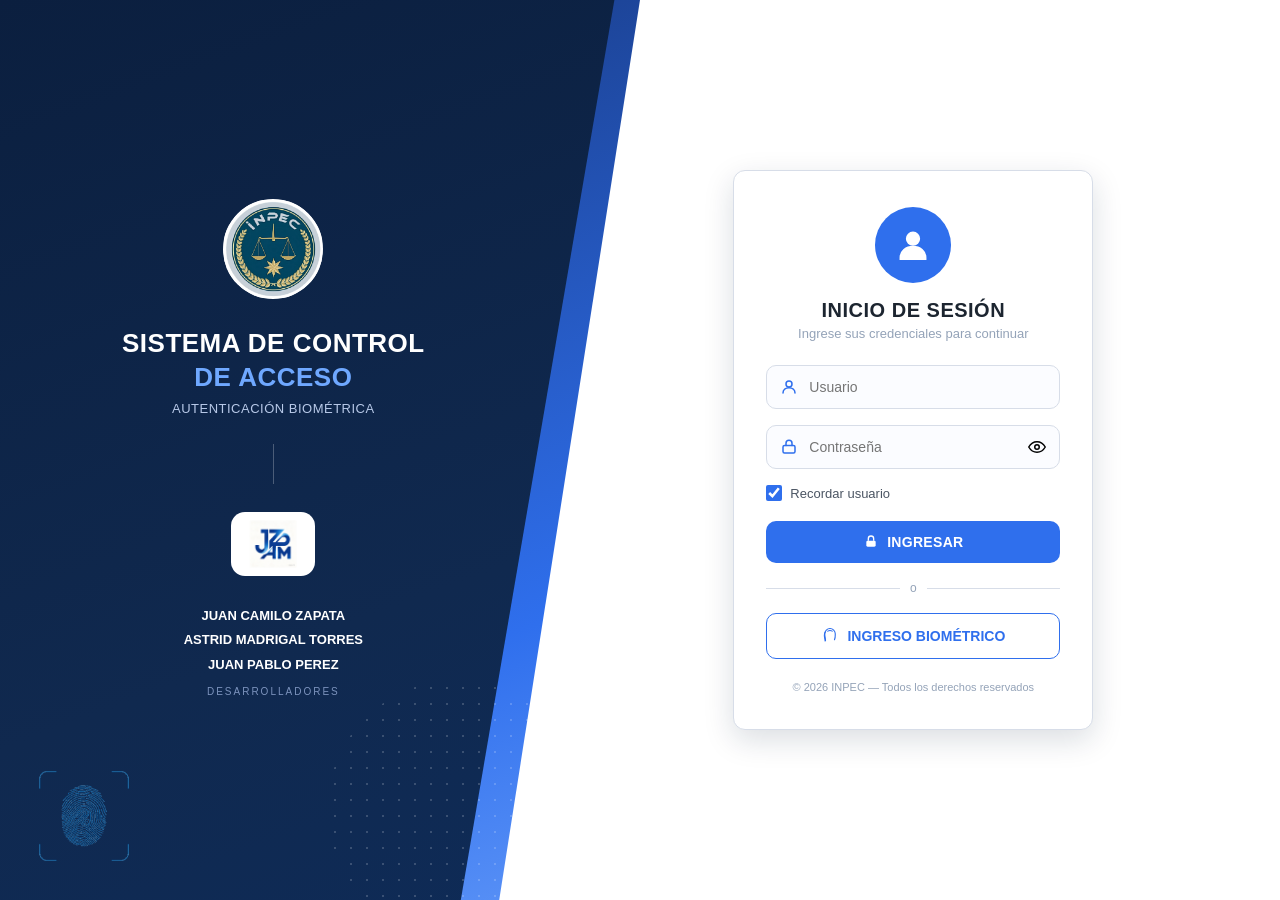
==== index.html @ aa9db5cb "Primera Version de La Interfaz" ====
<!DOCTYPE html>
<html lang="es">
<head>
<meta charset="UTF-8">
<meta name="viewport" content="width=device-width, initial-scale=1.0">
<title>Inicio de sesión | BioAccess</title>
<link rel="stylesheet" href="css/styles.css">
<link rel="stylesheet" href="css/login.css">
</head>
<body>

<div class="login-wrapper">
    <div class="bg-navy"></div>
  <div class="bg-accent"></div>

  <!-- ================= Panel izquierdo: marca ================= -->
  <div class="login-brand">

    <div class="brand-logo">
  <img src="assets/logo-inpec.png" alt="Logo INPEC">
</div>

    <div class="brand-title">
      <h1>SISTEMA DE CONTROL<br><span>DE ACCESO</span></h1>
      <p>AUTENTICACIÓN BIOMÉTRICA</p>
    </div>

    <div class="brand-divider"></div>

    <div class="brand-project">
  <img src="assets/logo-jzpam.jpeg" alt="Logo JZPAM">
</div>

    <div class="brand-devs">
      <strong>JUAN CAMILO ZAPATA</strong>
      <strong>ASTRID MADRIGAL TORRES</strong>
      <strong>JUAN PABLO PEREZ</strong>
      <div class="label">DESARROLLADORES</div>
    </div>

    <div class="brand-fingerprint">
  <img src="assets/logo-huella.png" alt="Huella digital">
 </div>

  </div>

  <!-- ================= Panel derecho: formulario ================= -->
  <div class="login-form-side">
    <div class="login-card">

      <div class="login-card-icon">
        <svg viewBox="0 0 24 24" fill="currentColor">
          <circle cx="12" cy="8" r="4"/>
          <path d="M4 20c0-4.4 3.6-7 8-7s8 2.6 8 7v1H4v-1z"/>
        </svg>
      </div>

      <h2>INICIO DE SESIÓN</h2>
      <p class="subtitle">Ingrese sus credenciales para continuar</p>

      <form action="registro.html" method="get">

        <div class="field">
          <svg class="leading" viewBox="0 0 24 24" fill="none" stroke-width="2" stroke-linecap="round" stroke-linejoin="round">
            <circle cx="12" cy="8" r="4"/>
            <path d="M4 20c0-4.4 3.6-7 8-7s8 2.6 8 7"/>
          </svg>
          <input type="text" placeholder="Usuario" required>
        </div>

        <div class="field">
          <svg class="leading" viewBox="0 0 24 24" fill="none" stroke-width="2" stroke-linecap="round" stroke-linejoin="round">
            <rect x="4" y="10" width="16" height="10" rx="2"/>
            <path d="M8 10V7a4 4 0 0 1 8 0v3"/>
          </svg>
          <input type="password" id="password" placeholder="Contraseña" required>
          <button type="button" class="toggle-eye" onclick="togglePassword()" aria-label="Mostrar contraseña">
            <svg viewBox="0 0 24 24" fill="none" stroke="currentColor" stroke-width="2" stroke-linecap="round" stroke-linejoin="round" id="eyeIcon">
              <path d="M1 12s4-7 11-7 11 7 11 7-4 7-11 7-11-7-11-7z"/>
              <circle cx="12" cy="12" r="3"/>
            </svg>
          </button>
        </div>

        <label class="remember-row">
          <input type="checkbox" checked>
          Recordar usuario
        </label>

        <button type="submit" class="btn-primary">
          <svg viewBox="0 0 24 24"><rect x="5" y="10" width="14" height="9" rx="2"/><path d="M8 10V7a4 4 0 0 1 8 0v3" fill="none" stroke="white" stroke-width="2"/></svg>
          INGRESAR
        </button>

      </form>

      <div class="divider-row">o</div>

      <button type="button" class="btn-secondary" onclick="window.location.href='registro.html'">
        <svg viewBox="0 0 24 24" fill="none" stroke-width="1.5" stroke-linecap="round">
          <path d="M12 2a7 7 0 0 0-7 7c0 4 1 6 1 9"/>
          <path d="M12 2a7 7 0 0 1 7 7c0 3 .3 5-1 8"/>
          <path d="M9 5.5a6 6 0 0 1 6 0"/>
          <path d="M6 6.5C6 6.5 4.5 8 4.5 11c0 3.5 1 5 1 7.5"/>
        </svg>
        INGRESO BIOMÉTRICO
      </button>

      <p class="login-footer">© 2026 INPEC — Todos los derechos reservados</p>

    </div>
  </div>

</div>

<script>
  function togglePassword() {
    const input = document.getElementById('password');
    input.type = input.type === 'password' ? 'text' : 'password';
  }
</script>

</body>
</html>
---- css/styles.css ----
/* ============================================================
   BioAccess - Sistema de Control de Acceso
   Hoja de estilos base (compartida por todas las pantallas)
   ============================================================ */

:root {
  /* Colores principales (tomados de la maquetación) */
  --azul-oscuro: #0b1f3f;      /* fondo panel izquierdo / sidebar / topbar */
  --azul-oscuro-2: #10294f;
  --azul-medio: #1c4e9c;       /* acentos, botones */
  --azul-claro: #2f6fed;       /* botones, links, bordes activos */
  --azul-hover: #1a56c4;
  --azul-pastel: #eaf2ff;      /* fondos suaves de inputs / franjas */
  --blanco: #ffffff;
  --gris-texto: #4b5563;
  --gris-claro: #94a3b8;
  --gris-borde: #d7dde8;
  --gris-fondo: #f4f6fb;
  --verde: #17b26a;            /* PERMITIDO / ACTIVO */
  --verde-fondo: #e5f9ee;
  --rojo: #e63946;             /* DENEGADO / INACTIVO */
  --rojo-fondo: #fdeaec;
  --naranja: #f59e0b;          /* Pendiente */
  --naranja-fondo: #fef3e2;
  --sombra: 0 10px 30px rgba(11, 31, 63, 0.15);
  --radio: 12px;
}

* {
  box-sizing: border-box;
  margin: 0;
  padding: 0;
}

body {
  font-family: 'Segoe UI', 'Poppins', Arial, sans-serif;
  color: #1c2530;
  background: var(--gris-fondo);
  -webkit-font-smoothing: antialiased;
}

img { max-width: 100%; display: block; }

a { text-decoration: none; color: inherit; }

button {
  font-family: inherit;
  cursor: pointer;
  border: none;
}

input, select {
  font-family: inherit;
  font-size: 14px;
}

/* Utilidades genéricas reutilizadas en varias pantallas */

.badge {
  display: inline-block;
  padding: 4px 14px;
  border-radius: 20px;
  font-size: 12px;
  font-weight: 700;
  letter-spacing: .3px;
  text-align: center;
}

.badge.permitido,
.badge.activo,
.badge.aprobado {
  background: var(--verde-fondo);
  color: var(--verde);
}

.badge.denegado,
.badge.inactivo {
  background: var(--rojo-fondo);
  color: var(--rojo);
}

.badge.pendiente {
  background: var(--naranja-fondo);
  color: var(--naranja);
}

.icon-btn {
  width: 30px;
  height: 30px;
  display: inline-flex;
  align-items: center;
  justify-content: center;
  border-radius: 8px;
  background: transparent;
}

.icon-btn:hover { background: var(--azul-pastel); }

::-webkit-scrollbar { width: 8px; height: 8px; }
::-webkit-scrollbar-thumb { background: var(--gris-borde); border-radius: 8px; }
---- css/login.css ----
/* ============================================================
   Pantalla: Login / Inicio de sesión
   ============================================================ */



/* ---------- Panel izquierdo (marca) ---------- */
.login-wrapper {
  position: relative;
  min-height: 100vh;
  display: flex;
  overflow: hidden;
  background: var(--blanco);
}

/* Capa 1: forma oscura del panel izquierdo (todo el corte diagonal vive aquí) */
.bg-navy {
  position: absolute;
  top: 0;
  left: 0;
  width: 100%;
  height: 100%;
  z-index: 0;
  pointer-events: none;
  background: linear-gradient(160deg, var(--azul-oscuro) 0%, var(--azul-oscuro-2) 55%, #0d2c5c 100%);
  clip-path: polygon(0 0, 49% 0, 38% 100%, 0 100%);
}

/* Capa 2: franja de acento, calculada con LOS MISMOS puntos que la capa 1
   así el borde izquierdo de esta franja siempre calza con el borde derecho de bg-navy */
.bg-accent {
  position: absolute;
  top: 0;
  left: 0;
  width: 100%;
  height: 100%;
  z-index: 0;
  pointer-events: none;
  background: linear-gradient(160deg, #16357a, #2f6fed 60%, #7fb0ff);
  clip-path: polygon(48% 0, 50% 0, 39% 100%, 36% 100%);
}

/* ---------- Panel izquierdo (marca) ---------- */

.login-brand {
  position: relative;
  z-index: 1;
  flex: 1;
  background: transparent;
  color: var(--blanco);
  display: flex;
  flex-direction: column;
  align-items: center;
  justify-content: center;
  gap: 28px;
  padding: 60px 40px;
  overflow: hidden;
  text-align: center;
}

/* patrón de puntos sutil, esquina inferior */
.login-brand::before {
  content: '';
  position: absolute;
  bottom: -40px;
  right: -40px;
  width: 260px;
  height: 260px;
  background-image: radial-gradient(rgba(255,255,255,0.18) 1.5px, transparent 1.5px);
  background-size: 16px 16px;
  border-radius: 50%;
  pointer-events: none;
}


.login-brand > * { position: relative; z-index: 1; }

.brand-logo {
  width: 100px;
  height: 100px;
  border-radius: 50%;
  background: var(--blanco);
  display: flex;
  align-items: center;
  justify-content: center;
  padding: 1px;
  overflow: hidden;
}

.brand-logo img {
  width: 100%;
  height: 100%;
  object-fit: contain;
}

.brand-title h1 {
  font-size: 26px;
  letter-spacing: .5px;
  line-height: 1.3;
}

.brand-title h1 span {
  display: block;
  color: #6fa8ff;
}

.brand-title p {
  margin-top: 6px;
  font-size: 13px;
  color: #b8c9e8;
  letter-spacing: .5px;
}

.brand-divider {
  width: 1px;
  height: 40px;
  background: rgba(255,255,255,0.25);
}

.brand-project {
  background: var(--blanco);
  border-radius: 14px;
  padding: 8px 18px;
  display: inline-block;
}

.brand-project img {
  height: 48px;
  width: auto;
  display: block;
}

.brand-devs {
  font-size: 12px;
  color: #d4dff2;
  line-height: 1.9;
}

.brand-devs strong {
  display: block;
  font-size: 13px;
  color: var(--blanco);
}

.brand-devs .label {
  margin-top: 4px;
  font-size: 10px;
  letter-spacing: 2px;
  color: #7c93bd;
}

.brand-fingerprint {
  position: absolute;
  bottom: 24px;
  left: 24px;
  opacity: 0.5;
}

.brand-fingerprint img {
  width: 120px;
  height: 120px;
  object-fit: contain;
}

/* ---------- Panel derecho (formulario) ---------- */

.login-form-side {
  position: relative;
  flex: 1.4;
  display: flex;
  align-items: center;
  justify-content: center;
  padding: 40px;
  background: transparent;
}

/* franja de transición en ángulo, nueva */


.login-card {
  position: relative;
  z-index: 1;
  width: 100%;
  max-width: 360px;
  background: var(--blanco);
  border-radius: var(--radio);
  padding: 36px 32px;
  box-shadow: var(--sombra);
  border: 1px solid var(--gris-borde);
}

.login-card-icon {
  width: 76px;
  height: 76px;
  border-radius: 50%;
  background: var(--azul-claro);
  display: flex;
  align-items: center;
  justify-content: center;
  margin: 0 auto 16px;
}

.login-card-icon svg { width: 38px; height: 38px; stroke: var(--blanco); fill: var(--blanco); }

.login-card h2 {
  text-align: center;
  font-size: 20px;
  letter-spacing: .5px;
  color: #1c2530;
}

.login-card > p.subtitle {
  text-align: center;
  font-size: 13px;
  color: var(--gris-claro);
  margin-top: 4px;
  margin-bottom: 24px;
}

.field {
  position: relative;
  margin-bottom: 16px;
}

.field svg.leading {
  position: absolute;
  left: 14px;
  top: 50%;
  transform: translateY(-50%);
  width: 18px;
  height: 18px;
  stroke: var(--azul-claro);
}

.field input {
  width: 100%;
  padding: 13px 14px 13px 42px;
  border: 1.5px solid var(--gris-borde);
  border-radius: 10px;
  background: #fbfcff;
  outline: none;
  transition: border-color .15s ease;
}

.field input:focus {
  border-color: var(--azul-claro);
}

.field .toggle-eye {
  position: absolute;
  right: 14px;
  top: 50%;
  transform: translateY(-50%);
  width: 18px;
  height: 18px;
  stroke: var(--gris-claro);
  cursor: pointer;
  background: none;
}

.remember-row {
  display: flex;
  align-items: center;
  gap: 8px;
  font-size: 13px;
  color: var(--gris-texto);
  margin-bottom: 20px;
}

.remember-row input[type="checkbox"] {
  width: 16px;
  height: 16px;
  accent-color: var(--azul-claro);
}

.btn-primary {
  width: 100%;
  padding: 13px;
  border-radius: 10px;
  background: var(--azul-claro);
  color: var(--blanco);
  font-weight: 600;
  font-size: 14px;
  letter-spacing: .3px;
  display: flex;
  align-items: center;
  justify-content: center;
  gap: 8px;
  transition: background .15s ease;
}

.btn-primary:hover { background: var(--azul-hover); }
.btn-primary svg { width: 16px; height: 16px; fill: var(--blanco); }

.divider-row {
  display: flex;
  align-items: center;
  gap: 10px;
  margin: 18px 0;
  color: var(--gris-claro);
  font-size: 12px;
}

.divider-row::before,
.divider-row::after {
  content: '';
  flex: 1;
  height: 1px;
  background: var(--gris-borde);
}

.btn-secondary {
  width: 100%;
  padding: 13px;
  border-radius: 10px;
  background: var(--blanco);
  border: 1.5px solid var(--azul-claro);
  color: var(--azul-claro);
  font-weight: 600;
  font-size: 14px;
  display: flex;
  align-items: center;
  justify-content: center;
  gap: 8px;
}

.btn-secondary:hover { background: var(--azul-pastel); }
.btn-secondary svg { width: 18px; height: 18px; stroke: var(--azul-claro); }

.login-footer {
  text-align: center;
  font-size: 11px;
  color: var(--gris-claro);
  margin-top: 22px;
}

@media (max-width: 860px) {
  .login-wrapper { flex-direction: column; }
  .login-brand { padding: 40px 24px; }
  .login-form-side { padding: 30px 20px; }
}
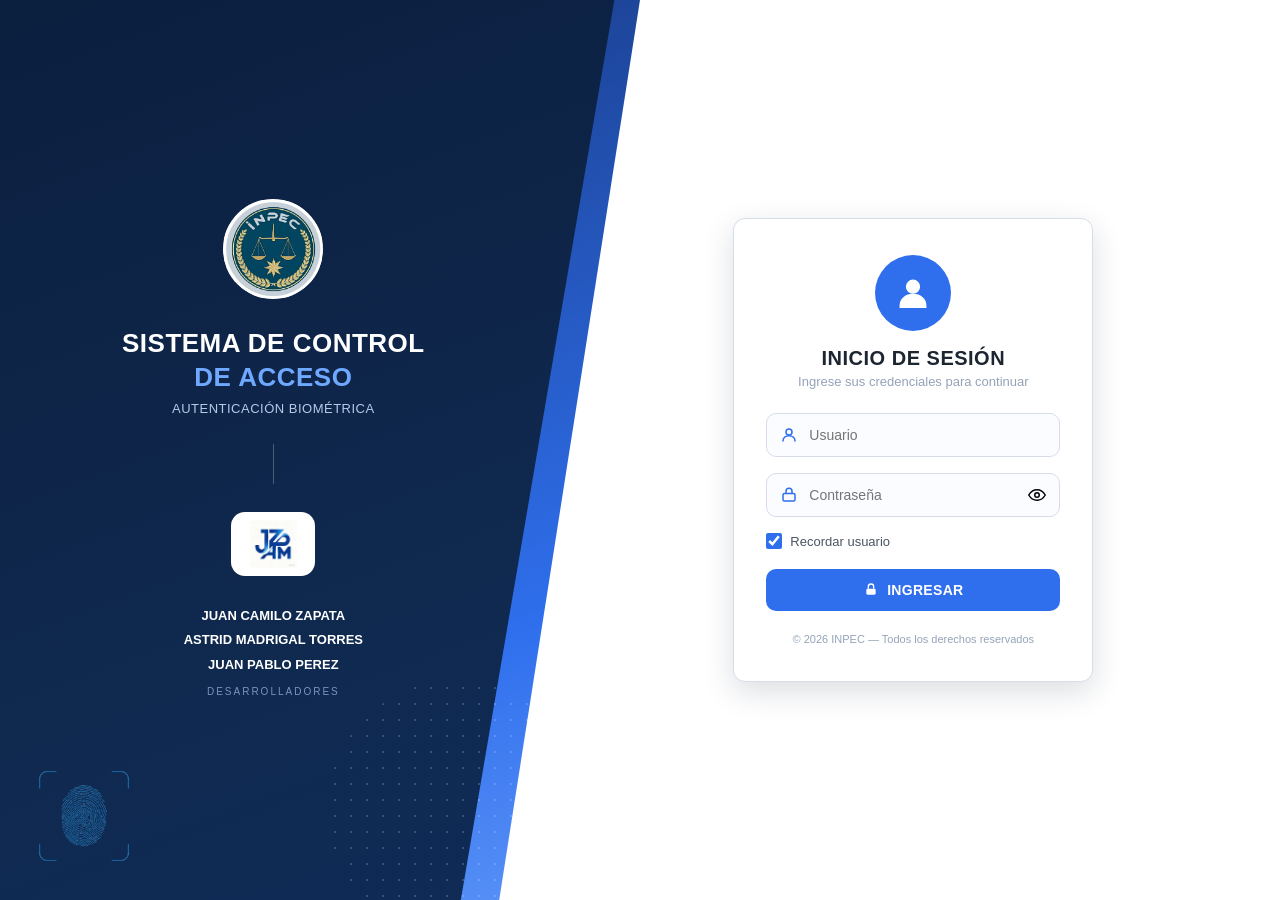
==== commit 82e84829: "Quitado login biometrico, agregado modal de administrador en Configuracion" ====
--- a/index.html
+++ b/index.html
@@ -94,18 +94,7 @@
 
       </form>
 
-      <div class="divider-row">o</div>
-
-      <button type="button" class="btn-secondary" onclick="window.location.href='registro.html'">
-        <svg viewBox="0 0 24 24" fill="none" stroke-width="1.5" stroke-linecap="round">
-          <path d="M12 2a7 7 0 0 0-7 7c0 4 1 6 1 9"/>
-          <path d="M12 2a7 7 0 0 1 7 7c0 3 .3 5-1 8"/>
-          <path d="M9 5.5a6 6 0 0 1 6 0"/>
-          <path d="M6 6.5C6 6.5 4.5 8 4.5 11c0 3.5 1 5 1 7.5"/>
-        </svg>
-        INGRESO BIOMÉTRICO
-      </button>
-
+      
       <p class="login-footer">© 2026 INPEC — Todos los derechos reservados</p>
 
     </div>
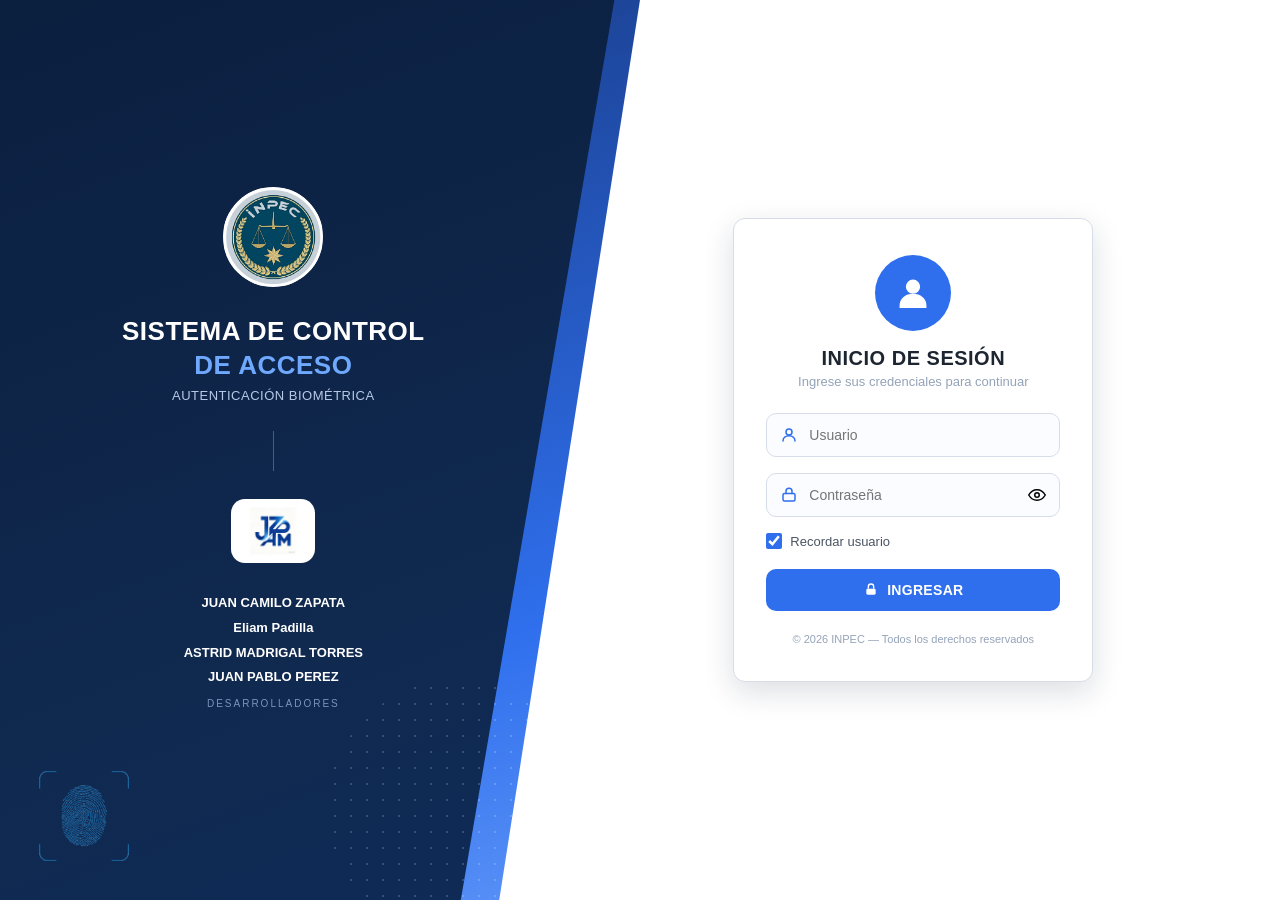
==== commit 12e00a34: "dadndo funcinalidad al boton "todos los roles"" ====
--- a/index.html
+++ b/index.html
@@ -33,6 +33,7 @@
 
     <div class="brand-devs">
       <strong>JUAN CAMILO ZAPATA</strong>
+      <strong>Eliam Padilla</strong>
       <strong>ASTRID MADRIGAL TORRES</strong>
       <strong>JUAN PABLO PEREZ</strong>
       <div class="label">DESARROLLADORES</div>
